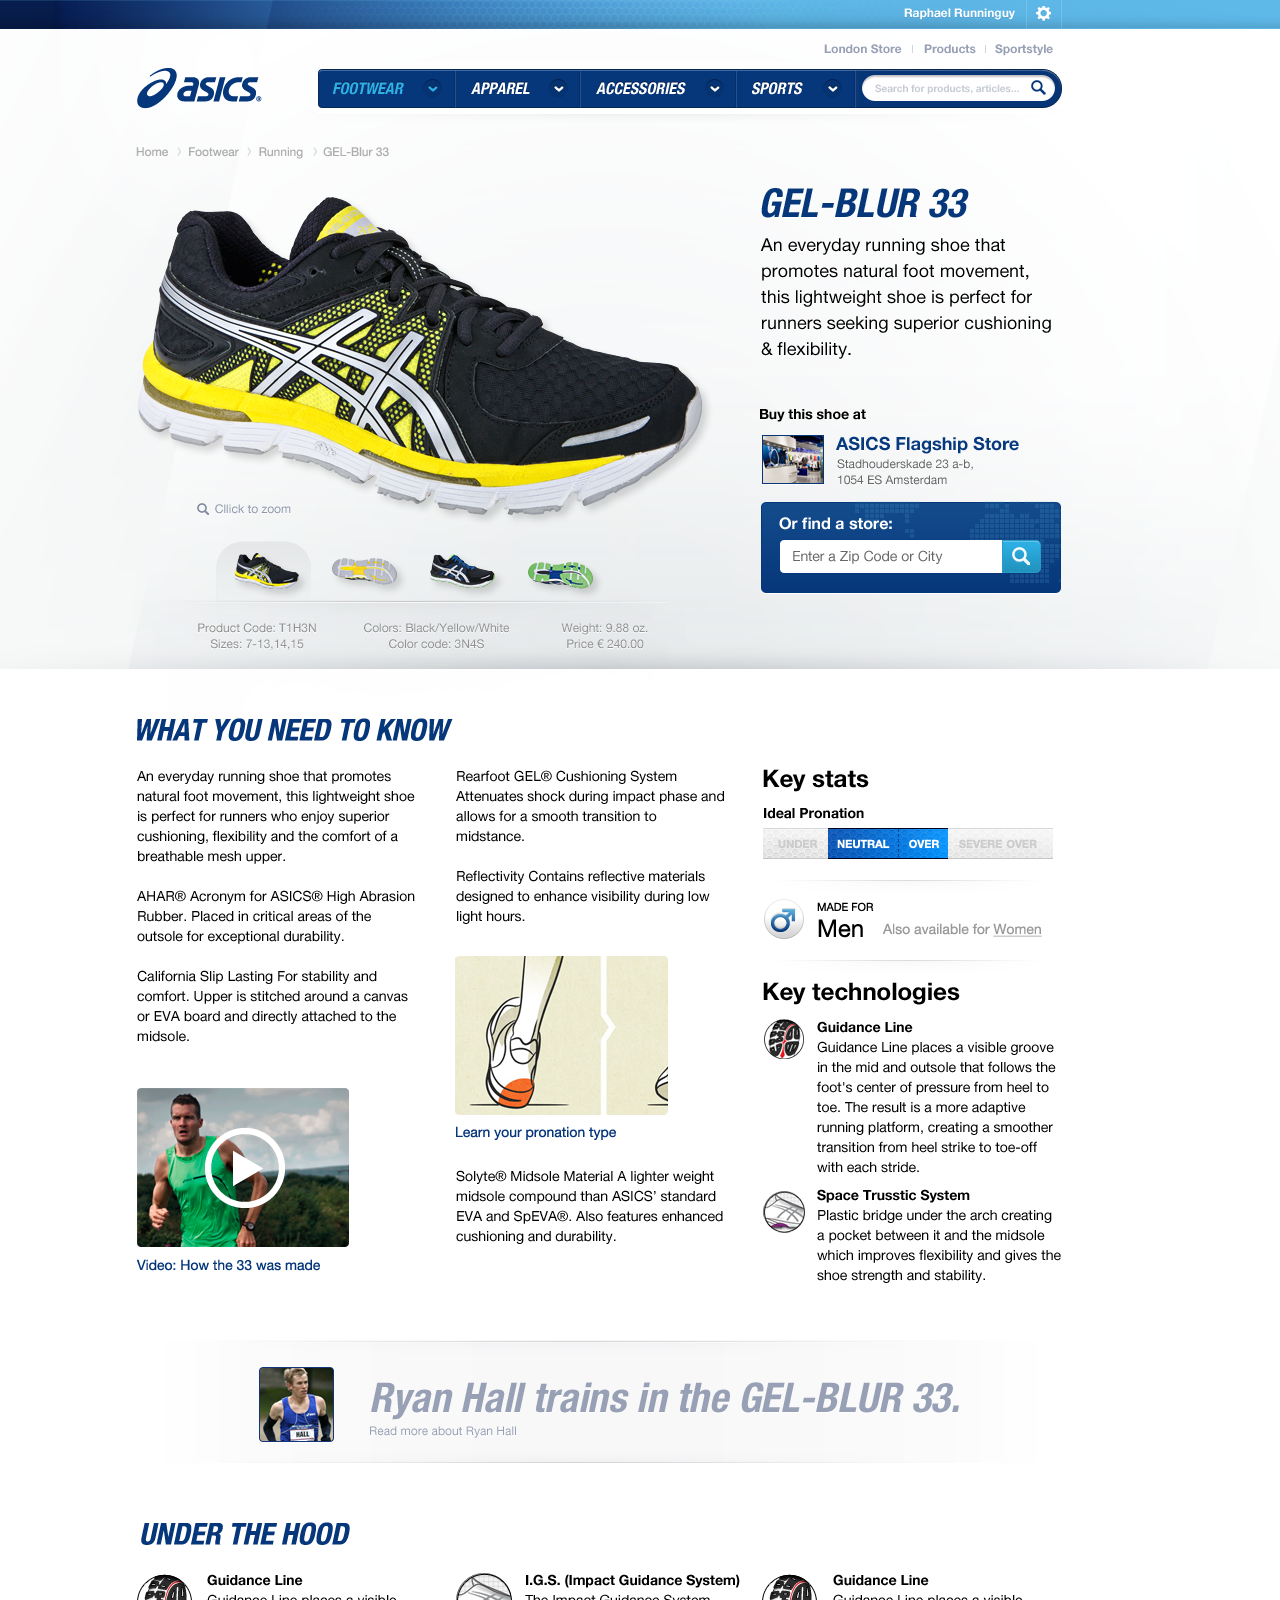
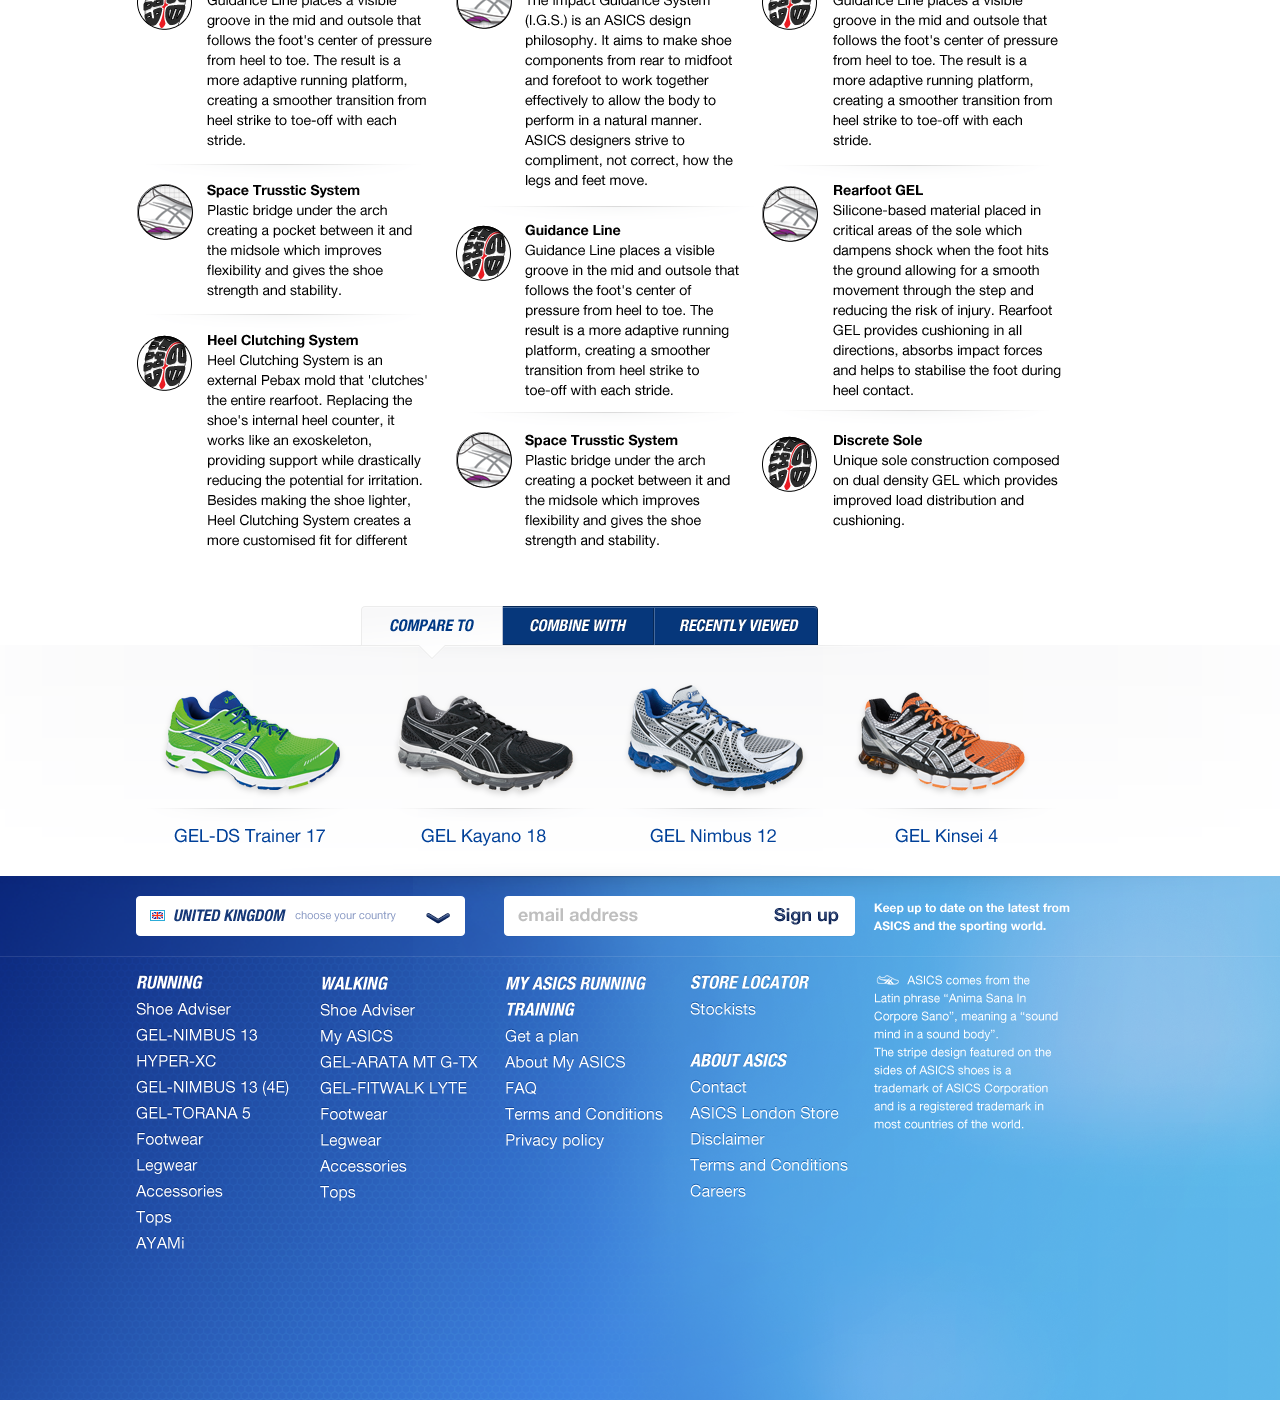
==== index.html @ b8b1d0e2 "Name change and ie changes" ====
<!DOCTYPE html PUBLIC "-//W3C//DTD XHTML 1.0 Strict//EN" "http://www.w3.org/TR/xhtml1/DTD/xhtml1-strict.dtd">
<html xmlns="http://www.w3.org/1999/xhtml">
<head>

<meta http-equiv="Content-Type" content="text/html; charset=UTF-8" />

<title>AQ Works - Slideshow</title>

<link rel="shortcut icon" href="favicon.ico" type="image/vnd.microsoft.icon" />

<link href="css/style.css" rel="stylesheet" type="text/css" media="screen" />

<!--[if lte IE 8 ]> 
<link rel="stylesheet" href="css/ie-fixes.css" type="text/css" media="all" />
<![endif]-->

<!--[if lte IE 9 ]> 
<link rel="stylesheet" href="css/ie9-fixes.css" type="text/css" media="all" />
<![endif]-->

<!-- Cycle Plugin -->
<script type="text/javascript" src="js/jquery.js"></script>
<script type="text/javascript" src="js/jquery.cycle.all.min.js"></script>
<script type="text/javascript" src="js/scripts.js"></script>


</head>

<body>

<div id="container">

	<!-- Nav controls -->
	<a href="#" title="Goto the previous slide" id="prev"><!--[if IE 9 ]> <span id="ie-fix-span"><![endif]-->Previous<!--[if IE 9 ]></span><![endif]--></a>
	<a href="#" title="Goto the next slide" id="next"><!--[if IE 9 ]> <span id="ie-fix-span"><![endif]-->Next<!--[if IE 9 ]> </span><![endif]--></a>

	<!-- Begin slideshow -->
	<div id="slideshow">
		<ul id="slides">
			<li><img src="images/asics_refreshProduct_FA.png" /></li>
			<li><img src="images/asics_refreshProductblue_FA.png"/></li>
			<li><img src="images/asics_refreshTOP_FA.png" /></li>
			<li><img src="images/asics_refreshTOPblue_FA.png" /></li>
			<li><img src="images/asics_refreshTOPblue2_FA.png" /></li>
			<li class="pager"><ul id="pager"></ul></li>
		</ul>
	</div> <!-- slideshow -->

</div><!-- container -->

</body>
</html>
---- css/style.css ----
/* http://meyerweb.com/eric/tools/css/reset/ 
   v2.0 | 20110126
   License: none (public domain)
*/

html, body, div, span, applet, object, iframe,
h1, h2, h3, h4, h5, h6, p, blockquote, pre,
a, abbr, acronym, address, big, cite, code,
del, dfn, em, img, ins, kbd, q, s, samp,
small, strike, strong, sub, sup, tt, var,
b, u, i, center,
dl, dt, dd, ol, ul, li,
fieldset, form, label, legend,
table, caption, tbody, tfoot, thead, tr, th, td,
article, aside, canvas, details, embed, 
figure, figcaption, footer, header, hgroup, 
menu, nav, output, ruby, section, summary,
time, mark, audio, video {
	margin: 0;
	padding: 0;
	border: 0;
	font-size: 100%;
	font: inherit;
	vertical-align: baseline;
}
/* HTML5 display-role reset for older browsers */
article, aside, details, figcaption, figure, 
footer, header, hgroup, menu, nav, section {
	display: block;
}
body {
	line-height: 1;
}
ol, ul {
	list-style: none;
}
blockquote, q {
	quotes: none;
}
blockquote:before, blockquote:after,
q:before, q:after {
	content: '';
	content: none;
}
table {
	border-collapse: collapse;
	border-spacing: 0;
}

/* =============================================================================
Link styles
========================================================================== */

a:link {text-decoration:none; color: #3AAED7; -webkit-transition: all 150ms linear; -moz-transition: all 150ms linear; padding: 0px 1px;} /* Remember to turn off transition for any links or sliding door technique links where this doesn't work */

a:visited {text-decoration: none; color: #3AAED7;}

a:hover {
	text-decoration:none;
	color: #222;
	background: none;
	text-shadow: 1px 1px 2px rgba(58, 174, 215, .5);}

a:focus {color: #fff; background: #13671b;} /* For usability, check the homepage style section too */

/* =============================================================================
Container Styles
========================================================================== */

#container {
	width: 100%;
	margin: auto;
	position: relative;
	
}

div#slideshow {
	width: 100%;
	height: 100%;
	padding: 0px;
	overflow: visible; 
	position: relative;
	
	margin: 0px auto;
}

/* =============================================================================
Slides over-ride - fits height to page
========================================================================== */

ul#slides {
	left: -10%;
	}

#slides li {
	position: relative !important; }


/* =============================================================================
Navigation controls
========================================================================== */

a#prev, a#next {
	display: block;
	position: absolute;
	cursor: pointer;
	z-index: 23;
	text-indent: -9999px;
	background: none;
	width: 50%;
	height: 100%;
		}		

a#prev {
	float: left;
	left:0px;
		}
		
a#next {
	float: right;
	right:0px;
		}

/* =============================================================================
Index Navigation
========================================================================== */

li.pager {
	z-index: 25 !important;}

ul#pager {
	margin: 0 auto;
	padding-top: 2em;
	width: 90%;
	margin-left: 10%;
	position: relative;
	z-index: 25
	}

ul#pager li { 
	margin: 0em 2em 1em;}

ul#pager li img {
	}
	
ul#pager li:last-child {display: none !important;}
---- css/ie-fixes.css ----
a#prev, a#next {
	position: relative;
	height: 20px;
	text-align: center;
	padding: 15px 0px;
	text-indent: 0px;
	font-family: Arial, sans-serif;
		}		
		
 a#next {
 	clear: left;
 }
---- css/ie9-fixes.css ----
a#prev, a#next {
	background-image: url(ie-fix.png);}
	
#ie-fix-span {
	display: none;}
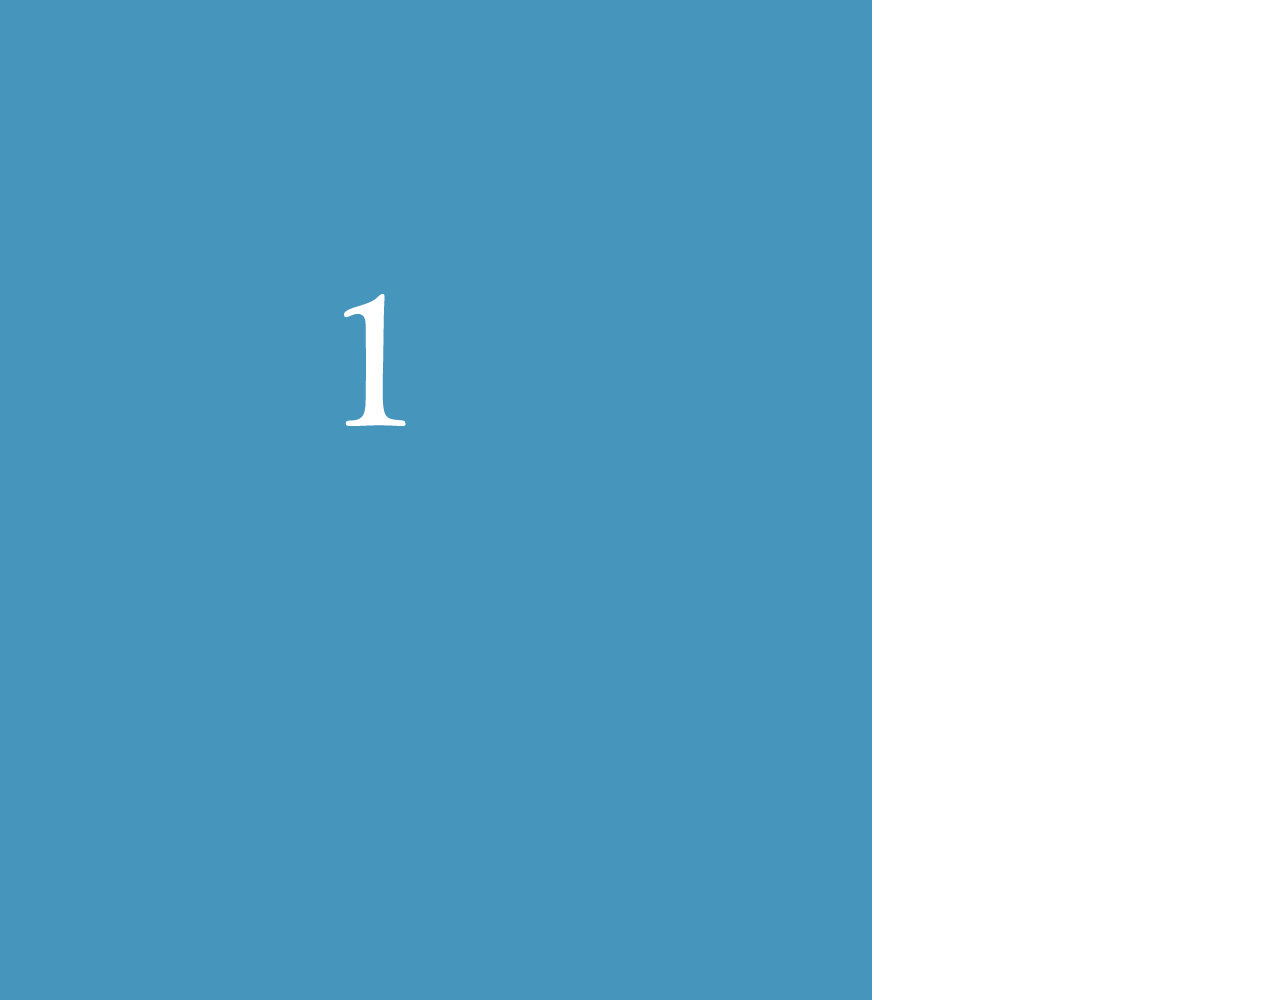
==== commit 56146283: "Changed the images" ====
--- a/index.html
+++ b/index.html
@@ -37,14 +37,17 @@
 	<!-- Begin slideshow -->
 	<div id="slideshow">
 		<ul id="slides">
-			<li><img src="images/asics_refreshProduct_FA.png" /></li>
-			<li><img src="images/asics_refreshProductblue_FA.png"/></li>
-			<li><img src="images/asics_refreshTOP_FA.png" /></li>
-			<li><img src="images/asics_refreshTOPblue_FA.png" /></li>
-			<li><img src="images/asics_refreshTOPblue2_FA.png" /></li>
-			<li class="pager"><ul id="pager"></ul></li>
+			<li><img src="images/image-1.png" /></li>
+			<li><img src="images/image-2.png"/></li>
+			<li><img src="images/image-3.png" /></li>
+			<li><img src="images/image-4.png" /></li>
 		</ul>
 	</div> <!-- slideshow -->
+
+	<!-- index -->
+	<div id="index-div" style="display: none;">
+		<ul id="pager"></ul>
+	</div><!-- index -->
 
 </div><!-- container -->
 
--- a/css/ie-fixes.css
+++ b/css/ie-fixes.css
@@ -1,13 +1,5 @@
 a#prev, a#next {
-	position: relative;
-	height: 20px;
-	text-align: center;
-	padding: 15px 0px;
-	text-indent: 0px;
-	font-family: Arial, sans-serif;
-		}		
-		
- a#next {
- 	clear: left;
- }
-
+	background-image: url(ie-fix.png);}
+	
+#ie-fix-span {
+	display: none;}